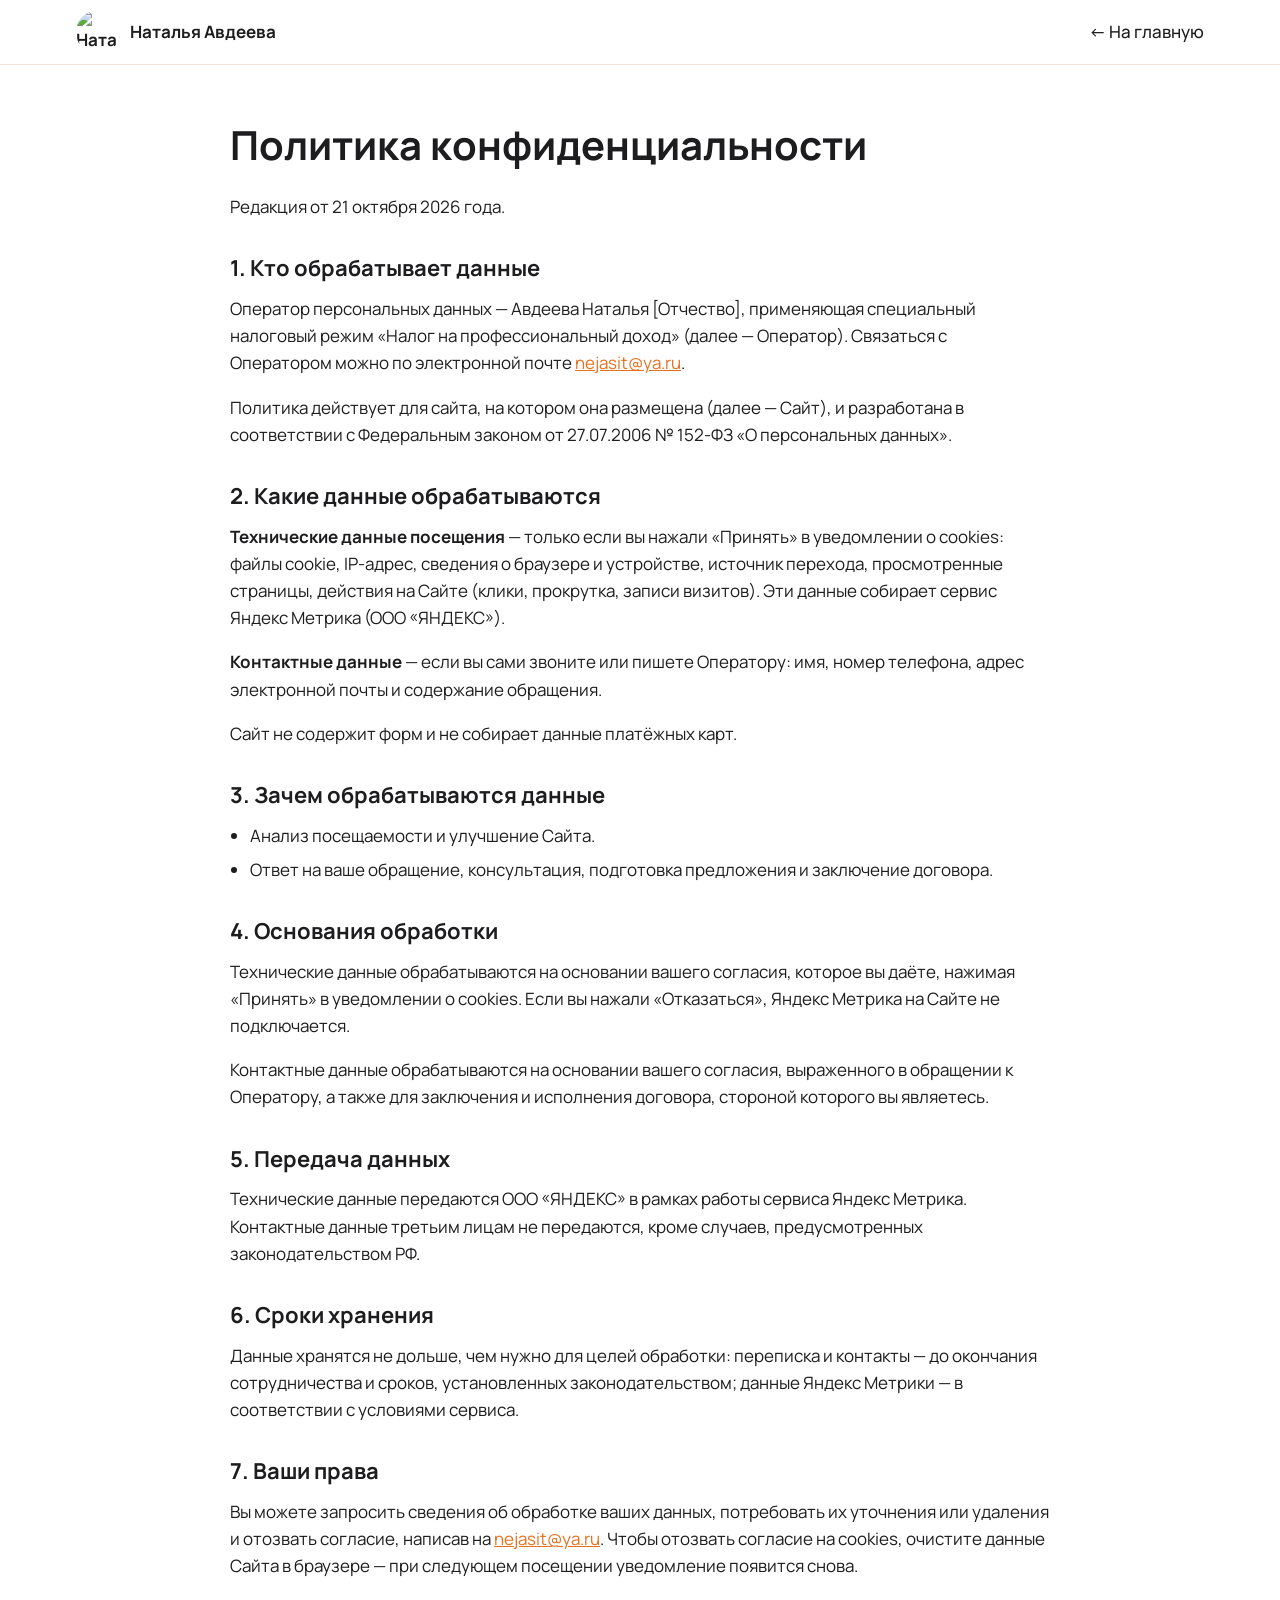
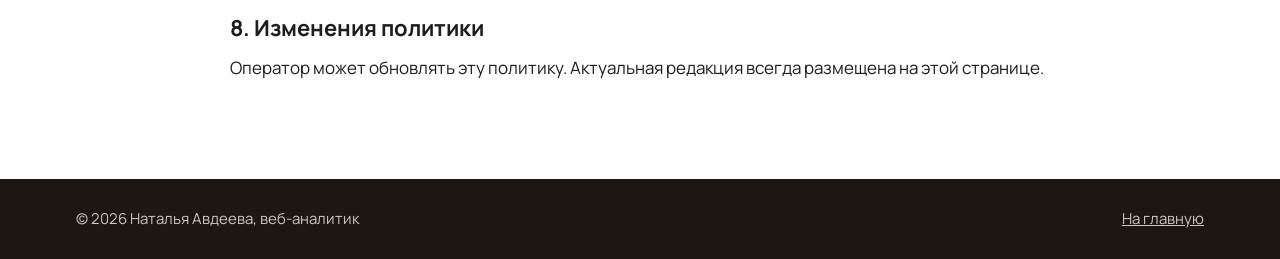
==== privacy.html @ 226944fb "Add files via upload" ====
<!doctype html>
<html lang="ru">
<head>
  <meta charset="utf-8">
  <meta name="viewport" content="width=device-width, initial-scale=1">
  <title>Политика конфиденциальности — Наталья Авдеева</title>
  <meta name="robots" content="noindex">
  <link rel="icon" href="images/logo.png">
  <link rel="preconnect" href="https://fonts.googleapis.com">
  <link rel="preconnect" href="https://fonts.gstatic.com" crossorigin>
  <link href="https://fonts.googleapis.com/css2?family=Manrope:wght@400;500;600;700;800&display=swap" rel="stylesheet">
  <link rel="stylesheet" href="css/style.css">
</head>
<body>

<header class="header">
  <div class="container header__inner">
    <a href="index.html" class="header__logo">
      <img src="images/logo.png" alt="Наталья Авдеева — веб-аналитик" width="44" height="44"
           onerror="this.onerror=null;this.src='https://static.tildacdn.pub/tild6133-3262-4234-a466-393237666136/image_1.png'">
      <span>Наталья Авдеева</span>
    </a>
    <nav class="header__nav header__nav--static">
      <a href="index.html">← На главную</a>
    </nav>
  </div>
</header>

<main class="container doc">
  <h1>Политика конфиденциальности</h1>
  <p>Редакция от 21 октября 2026 года.</p>

  <h2>1. Кто обрабатывает данные</h2>
  <p>Оператор персональных данных — Авдеева Наталья [Отчество], применяющая специальный налоговый режим «Налог на профессиональный доход» (далее — Оператор). Связаться с Оператором можно по электронной почте <a href="mailto:nejasit@ya.ru">nejasit@ya.ru</a>.</p>
  <p>Политика действует для сайта, на котором она размещена (далее — Сайт), и разработана в соответствии с Федеральным законом от 27.07.2006 № 152-ФЗ «О персональных данных».</p>

  <h2>2. Какие данные обрабатываются</h2>
  <p><strong>Технические данные посещения</strong> — только если вы нажали «Принять» в уведомлении о cookies: файлы cookie, IP-адрес, сведения о браузере и устройстве, источник перехода, просмотренные страницы, действия на Сайте (клики, прокрутка, записи визитов). Эти данные собирает сервис Яндекс Метрика (ООО «ЯНДЕКС»).</p>
  <p><strong>Контактные данные</strong> — если вы сами звоните или пишете Оператору: имя, номер телефона, адрес электронной почты и содержание обращения.</p>
  <p>Сайт не содержит форм и не собирает данные платёжных карт.</p>

  <h2>3. Зачем обрабатываются данные</h2>
  <ul class="list">
    <li>Анализ посещаемости и улучшение Сайта.</li>
    <li>Ответ на ваше обращение, консультация, подготовка предложения и заключение договора.</li>
  </ul>

  <h2>4. Основания обработки</h2>
  <p>Технические данные обрабатываются на основании вашего согласия, которое вы даёте, нажимая «Принять» в уведомлении о cookies. Если вы нажали «Отказаться», Яндекс Метрика на Сайте не подключается.</p>
  <p>Контактные данные обрабатываются на основании вашего согласия, выраженного в обращении к Оператору, а также для заключения и исполнения договора, стороной которого вы являетесь.</p>

  <h2>5. Передача данных</h2>
  <p>Технические данные передаются ООО «ЯНДЕКС» в рамках работы сервиса Яндекс Метрика. Контактные данные третьим лицам не передаются, кроме случаев, предусмотренных законодательством РФ.</p>

  <h2>6. Сроки хранения</h2>
  <p>Данные хранятся не дольше, чем нужно для целей обработки: переписка и контакты — до окончания сотрудничества и сроков, установленных законодательством; данные Яндекс Метрики — в соответствии с условиями сервиса.</p>

  <h2>7. Ваши права</h2>
  <p>Вы можете запросить сведения об обработке ваших данных, потребовать их уточнения или удаления и отозвать согласие, написав на <a href="mailto:nejasit@ya.ru">nejasit@ya.ru</a>. Чтобы отозвать согласие на cookies, очистите данные Сайта в браузере — при следующем посещении уведомление появится снова.</p>

  <h2>8. Изменения политики</h2>
  <p>Оператор может обновлять эту политику. Актуальная редакция всегда размещена на этой странице.</p>
</main>

<footer class="footer">
  <div class="container footer__inner">
    <span>© 2026 Наталья Авдеева, веб-аналитик</span>
    <a href="index.html">На главную</a>
  </div>
</footer>

</body>
</html>
---- css/style.css ----
:root {
  --accent: #fc8a3c;
  --accent-dark: #e8701f;
  --text: #1d1d1f;
  --muted: #5f6368;
  --bg: #ffffff;
  --tint: #fff6f0;
  --card: #ffffff;
  --line: #f0e3d8;
  --radius: 16px;
  --shadow: 0 8px 28px rgba(80, 40, 10, .08);
}

*, *::before, *::after { box-sizing: border-box; }

html { scroll-behavior: smooth; scroll-padding-top: 76px; }

body {
  margin: 0;
  font-family: "Manrope", system-ui, -apple-system, "Segoe UI", Roboto, Arial, sans-serif;
  font-size: 17px;
  line-height: 1.6;
  color: var(--text);
  background: var(--bg);
}

img { max-width: 100%; display: block; }
a { color: var(--accent-dark); }
h1, h2, h3 { line-height: 1.2; margin: 0 0 .6em; }
p { margin: 0 0 1em; }

.container { width: 100%; max-width: 1160px; margin: 0 auto; padding: 0 16px; }

/* Шапка */
.header {
  position: sticky; top: 0; z-index: 20;
  background: rgba(255, 255, 255, .95);
  backdrop-filter: blur(8px);
  border-bottom: 1px solid var(--line);
}
.header__inner { display: flex; align-items: center; justify-content: space-between; height: 64px; }
.header__logo { display: flex; align-items: center; gap: 10px; color: var(--text); text-decoration: none; font-weight: 700; }
.header__logo img { width: 44px; height: 44px; border-radius: 50%; object-fit: cover; }
.header__nav { display: flex; gap: 28px; }
.header__nav a { color: var(--text); text-decoration: none; font-weight: 500; }
.header__nav a:hover { color: var(--accent-dark); }
.header__burger { display: none; background: none; border: 0; padding: 8px; cursor: pointer; }
.header__burger span { display: block; width: 24px; height: 2px; margin: 5px 0; background: var(--text); }

/* Первый экран */
.hero {
  color: #fff;
  background:
    linear-gradient(120deg, rgba(20, 16, 14, .88), rgba(60, 30, 12, .78)),
    radial-gradient(circle at 80% 20%, #fc8a3c 0, transparent 55%),
    #1d1712;
  padding: 96px 0 104px;
  text-align: center;
}
.eyebrow { text-transform: uppercase; letter-spacing: .14em; font-size: 13px; font-weight: 700; opacity: .85; }
.hero h1 { font-size: clamp(32px, 5.5vw, 60px); font-weight: 800; max-width: 900px; margin: 0 auto .5em; }
.hero__lead { font-size: clamp(17px, 2vw, 20px); opacity: .9; margin-bottom: 2em; }
.hero__actions { display: flex; flex-wrap: wrap; gap: 12px; justify-content: center; }

/* Кнопки */
.btn {
  display: inline-block; padding: 14px 26px; border-radius: 10px;
  font: inherit; font-weight: 700; font-size: 16px; text-decoration: none; text-align: center;
  cursor: pointer; border: 2px solid transparent; transition: background .2s, color .2s;
}
.btn--primary { background: var(--accent); color: #fff; }
.btn--primary:hover { background: var(--accent-dark); }
.btn--ghost { border-color: rgba(255, 255, 255, .7); color: #fff; }
.btn--ghost:hover { background: rgba(255, 255, 255, .12); }
.btn--ghost-dark { border-color: #ccc; color: var(--text); background: #fff; }
.btn--sm { padding: 9px 18px; font-size: 15px; }

/* Секции */
.section { padding: 80px 0; }
.section--tint { background: var(--tint); }
.section__title { font-size: clamp(26px, 3.6vw, 40px); font-weight: 800; text-align: center; }
.section__title--left { text-align: left; }
.section__lead { text-align: center; color: var(--muted); max-width: 720px; margin: 0 auto 40px; }

.grid { display: grid; gap: 24px; margin-top: 32px; }
.grid--2 { grid-template-columns: repeat(2, 1fr); }
.grid--3 { grid-template-columns: repeat(3, 1fr); }

.card {
  background: var(--card); border-radius: var(--radius); padding: 28px;
  box-shadow: var(--shadow); display: flex; flex-direction: column;
}
.card h3 { font-size: 21px; }
.card p:last-of-type { flex-grow: 1; }
.card .btn { align-self: flex-start; margin-top: 8px; }
.card--flat { box-shadow: none; border: 1px solid var(--line); }
.card--flat p:last-of-type { flex-grow: 0; }
.card__meta { color: var(--accent-dark); font-weight: 700; font-size: 15px; }
.card__accent { font-weight: 600; }

.list { padding-left: 1.2em; margin: 0 0 1em; }
.list li { margin-bottom: .4em; }

.pain { background: #fff; border-radius: var(--radius); padding: 24px; border-left: 4px solid var(--accent); }
.pain h3 { font-size: 19px; }
.pain p { margin: 0; color: var(--muted); }

/* Обо мне */
.about { display: grid; grid-template-columns: 360px 1fr; gap: 48px; align-items: start; }
.about__photo { width: 100%; height: auto; aspect-ratio: 3 / 4; object-fit: cover; border-radius: var(--radius); }
.about__role { color: var(--muted); margin-top: -.4em; }

/* Инструменты */
.chips { list-style: none; padding: 0; margin: 32px 0 0; display: flex; flex-wrap: wrap; gap: 10px; justify-content: center; }
.chips li { background: #fff; border: 1px solid var(--line); border-radius: 999px; padding: 8px 16px; font-weight: 500; font-size: 15px; }

/* Кейсы */
.case__sphere { text-transform: uppercase; letter-spacing: .08em; font-size: 12px; font-weight: 700; color: var(--accent-dark); }
.case p { font-size: 15px; }

/* Публикации */
.pubs { display: grid; grid-template-columns: repeat(auto-fit, minmax(260px, 1fr)); gap: 16px; margin-top: 32px; }
.pub {
  display: flex; flex-direction: column; gap: 8px; padding: 22px; background: #fff;
  border-radius: var(--radius); text-decoration: none; color: var(--text); border: 1px solid var(--line);
  transition: border-color .2s, transform .2s;
}
.pub:hover { border-color: var(--accent); transform: translateY(-2px); }
.pub__src { font-size: 13px; color: var(--muted); font-weight: 600; }
.pub__title { font-weight: 700; }

/* Шаги */
.steps { list-style: none; counter-reset: step; padding: 0; margin: 32px 0 0; display: grid; grid-template-columns: repeat(4, 1fr); gap: 24px; }
.steps li { counter-increment: step; position: relative; padding-top: 56px; }
.steps li::before {
  content: counter(step); position: absolute; top: 0; left: 0;
  width: 40px; height: 40px; border-radius: 50%; background: var(--accent); color: #fff;
  display: grid; place-items: center; font-weight: 800;
}
.steps h3 { font-size: 19px; }
.steps p { color: var(--muted); font-size: 15px; }

/* Цены */
.price { background: #fff; border-radius: var(--radius); padding: 32px; box-shadow: var(--shadow); display: flex; flex-direction: column; position: relative; }
.price--hit { outline: 2px solid var(--accent); }
.price__badge {
  position: absolute; top: -14px; left: 32px; margin: 0;
  background: var(--accent); color: #fff; font-size: 13px; font-weight: 700; padding: 4px 12px; border-radius: 999px;
}
.price__name { font-weight: 700; font-size: 20px; margin-bottom: .2em; }
.price__value { font-size: 30px; font-weight: 800; color: var(--accent-dark); }
.price__value span { font-size: 16px; font-weight: 500; color: var(--muted); }
.price__label { font-weight: 700; margin: .4em 0 .3em; }
.price__quotes, .price__note { color: var(--muted); font-size: 15px; }
.price .btn { margin-top: auto; align-self: flex-start; }
.checks { list-style: none; padding: 0; margin: 0 0 1em; }
.checks li { padding-left: 26px; position: relative; margin-bottom: .35em; }
.checks li::before { content: "✓"; position: absolute; left: 0; color: var(--accent); font-weight: 800; }

/* Контакты */
.contacts { text-align: center; }
.contacts__list { display: flex; flex-wrap: wrap; justify-content: center; gap: 16px 40px; margin: 8px 0 20px; }
.contacts__item { font-size: clamp(22px, 3vw, 32px); font-weight: 800; color: var(--text); text-decoration: none; }
.contacts__item:hover { color: var(--accent-dark); }
.contacts__geo { color: var(--muted); }

/* Подвал */
.footer { background: #1d1712; color: #cfc6bf; padding: 28px 0; font-size: 15px; }
.footer__inner { display: flex; flex-wrap: wrap; gap: 12px; justify-content: space-between; }
.footer a { color: #cfc6bf; }

/* Cookie */
.cookie {
  position: fixed; left: 16px; right: 16px; bottom: 16px; z-index: 50;
  max-width: 720px; margin: 0 auto; background: #fff; border-radius: var(--radius);
  box-shadow: 0 12px 40px rgba(0, 0, 0, .18); padding: 18px 20px;
  display: flex; gap: 16px; align-items: center; font-size: 15px;
}
.cookie[hidden] { display: none; }
.cookie p { margin: 0; }
.cookie__actions { display: flex; gap: 8px; flex-shrink: 0; }

/* Страница политики */
.doc { padding: 56px 0 80px; max-width: 820px; }
.doc h1 { font-size: clamp(28px, 4vw, 40px); }
.doc h2 { font-size: 22px; margin-top: 1.6em; }

/* Адаптив */
@media (max-width: 960px) {
  .grid--3 { grid-template-columns: 1fr 1fr; }
  .steps { grid-template-columns: 1fr 1fr; }
  .about { grid-template-columns: 1fr; }
  .about__photo { max-width: 360px; }
}

@media (max-width: 720px) {
  body { font-size: 16px; }
  .section { padding: 56px 0; }
  .hero { padding: 64px 0 72px; }
  .grid--2, .grid--3, .steps { grid-template-columns: 1fr; }
  .header__burger { display: block; }
  .header__nav {
    display: none; position: absolute; top: 64px; left: 0; right: 0;
    flex-direction: column; gap: 0; background: #fff; border-bottom: 1px solid var(--line);
  }
  .header__nav.is-open { display: flex; }
  .header__nav--static { display: flex; position: static; border: 0; background: none; }
  .header__nav--static a { padding: 0; border: 0; }
  .header__nav a { padding: 14px 16px; border-top: 1px solid var(--line); }
  .cookie { flex-direction: column; align-items: stretch; }
  .hero__actions .btn { width: 100%; }
}
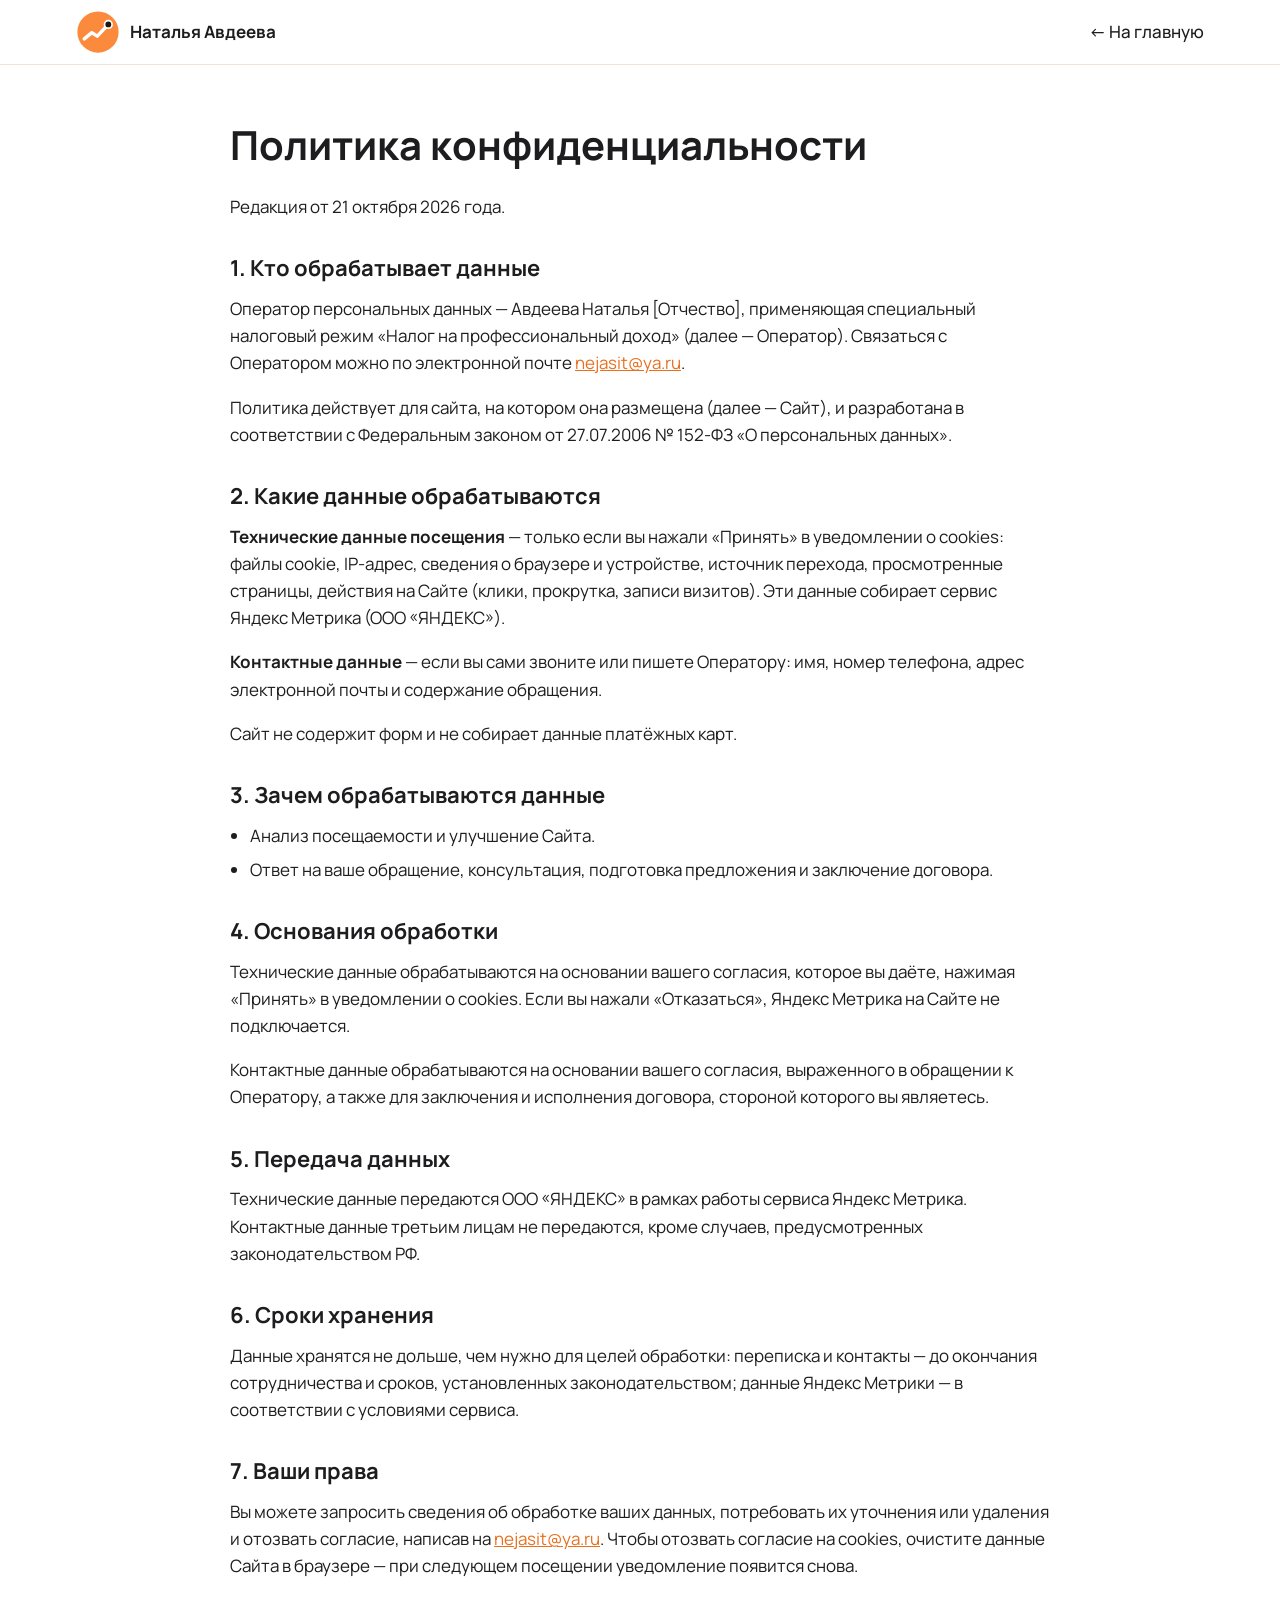
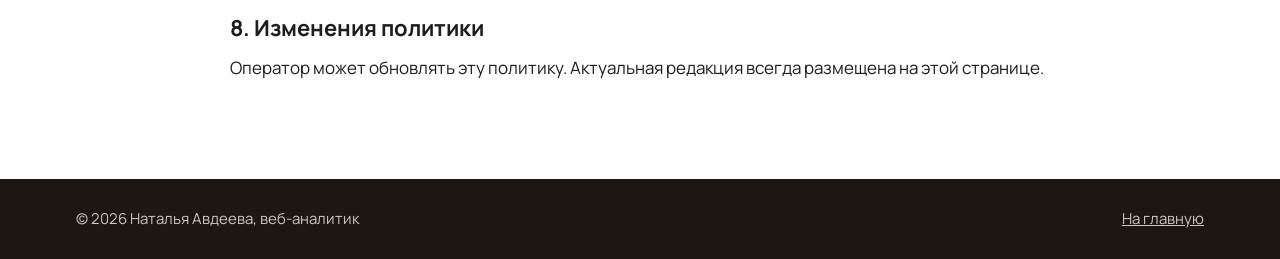
==== commit 35fb1bd9: "Add files via upload" ====
--- a/privacy.html
+++ b/privacy.html
@@ -5,7 +5,9 @@
   <meta name="viewport" content="width=device-width, initial-scale=1">
   <title>Политика конфиденциальности — Наталья Авдеева</title>
   <meta name="robots" content="noindex">
-  <link rel="icon" href="images/logo.png">
+  <link rel="icon" href="images/logo.svg" type="image/svg+xml">
+  <link rel="icon" href="images/favicon-32.png" sizes="32x32" type="image/png">
+  <link rel="apple-touch-icon" href="images/apple-touch-icon.png">
   <link rel="preconnect" href="https://fonts.googleapis.com">
   <link rel="preconnect" href="https://fonts.gstatic.com" crossorigin>
   <link href="https://fonts.googleapis.com/css2?family=Manrope:wght@400;500;600;700;800&display=swap" rel="stylesheet">
@@ -16,8 +18,7 @@
 <header class="header">
   <div class="container header__inner">
     <a href="index.html" class="header__logo">
-      <img src="images/logo.png" alt="Наталья Авдеева — веб-аналитик" width="44" height="44"
-           onerror="this.onerror=null;this.src='https://static.tildacdn.pub/tild6133-3262-4234-a466-393237666136/image_1.png'">
+      <img src="images/logo.svg" alt="Наталья Авдеева — веб-аналитик" width="44" height="44">
       <span>Наталья Авдеева</span>
     </a>
     <nav class="header__nav header__nav--static">
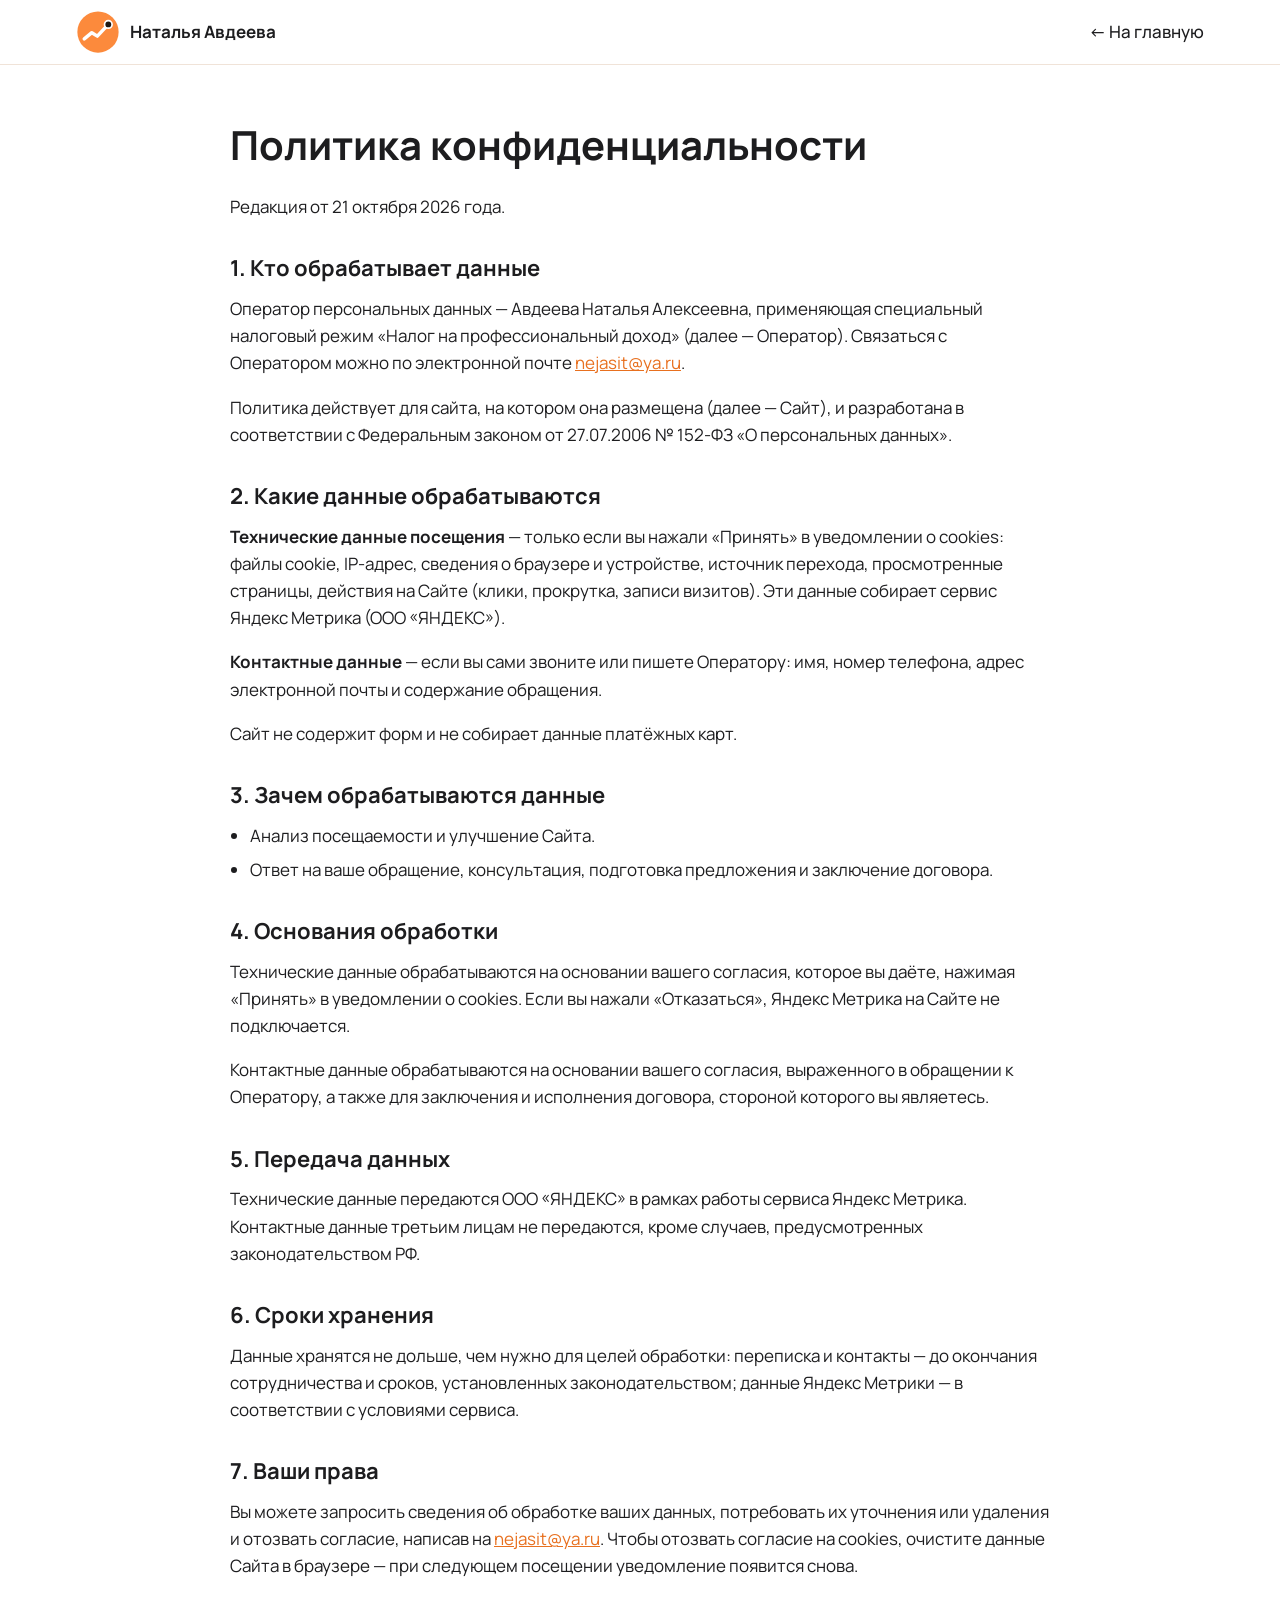
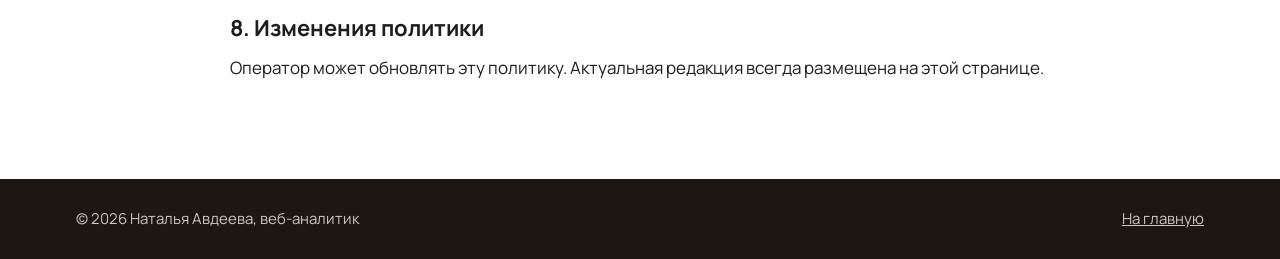
==== commit fda02397: "Update personal data operator's name in privacy policy" ====
--- a/privacy.html
+++ b/privacy.html
@@ -32,7 +32,7 @@
   <p>Редакция от 21 октября 2026 года.</p>
 
   <h2>1. Кто обрабатывает данные</h2>
-  <p>Оператор персональных данных — Авдеева Наталья [Отчество], применяющая специальный налоговый режим «Налог на профессиональный доход» (далее — Оператор). Связаться с Оператором можно по электронной почте <a href="mailto:nejasit@ya.ru">nejasit@ya.ru</a>.</p>
+  <p>Оператор персональных данных — Авдеева Наталья Алексеевна, применяющая специальный налоговый режим «Налог на профессиональный доход» (далее — Оператор). Связаться с Оператором можно по электронной почте <a href="mailto:nejasit@ya.ru">nejasit@ya.ru</a>.</p>
   <p>Политика действует для сайта, на котором она размещена (далее — Сайт), и разработана в соответствии с Федеральным законом от 27.07.2006 № 152-ФЗ «О персональных данных».</p>
 
   <h2>2. Какие данные обрабатываются</h2>
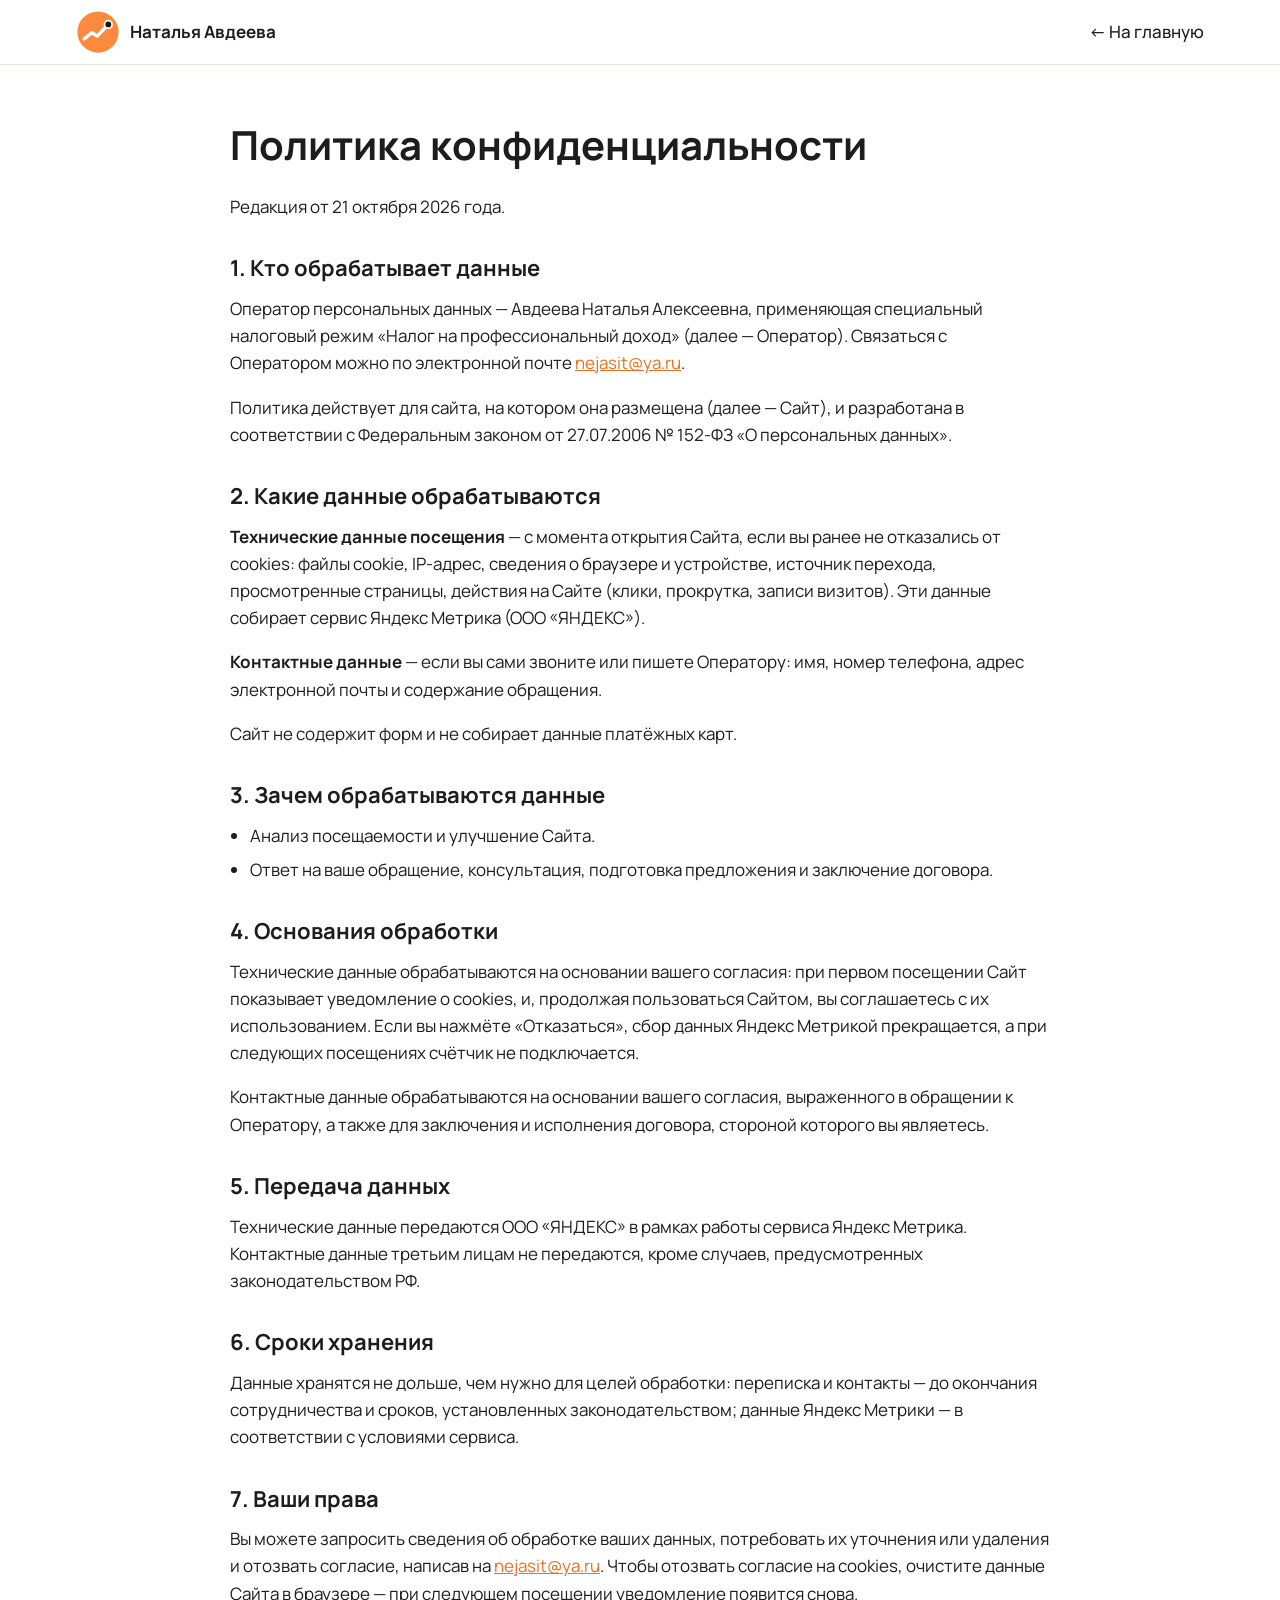
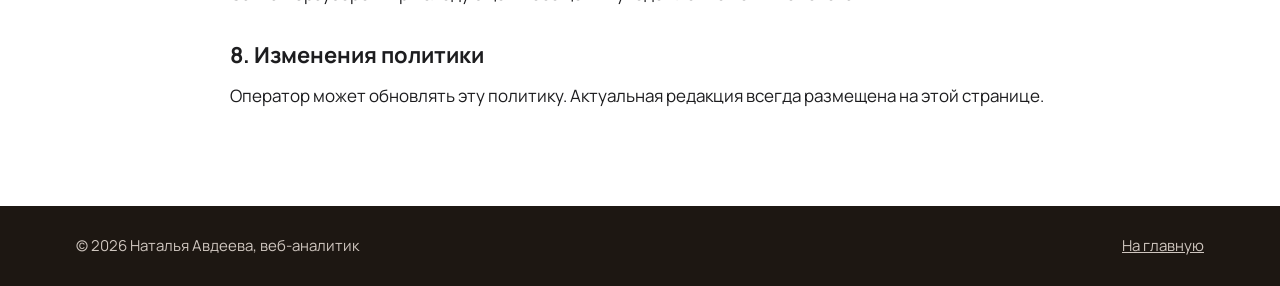
==== commit cd2405f7: "Update privacy policy regarding data processing consent" ====
--- a/privacy.html
+++ b/privacy.html
@@ -36,7 +36,7 @@
   <p>Политика действует для сайта, на котором она размещена (далее — Сайт), и разработана в соответствии с Федеральным законом от 27.07.2006 № 152-ФЗ «О персональных данных».</p>
 
   <h2>2. Какие данные обрабатываются</h2>
-  <p><strong>Технические данные посещения</strong> — только если вы нажали «Принять» в уведомлении о cookies: файлы cookie, IP-адрес, сведения о браузере и устройстве, источник перехода, просмотренные страницы, действия на Сайте (клики, прокрутка, записи визитов). Эти данные собирает сервис Яндекс Метрика (ООО «ЯНДЕКС»).</p>
+  <p><strong>Технические данные посещения</strong> — с момента открытия Сайта, если вы ранее не отказались от cookies: файлы cookie, IP-адрес, сведения о браузере и устройстве, источник перехода, просмотренные страницы, действия на Сайте (клики, прокрутка, записи визитов). Эти данные собирает сервис Яндекс Метрика (ООО «ЯНДЕКС»).</p>
   <p><strong>Контактные данные</strong> — если вы сами звоните или пишете Оператору: имя, номер телефона, адрес электронной почты и содержание обращения.</p>
   <p>Сайт не содержит форм и не собирает данные платёжных карт.</p>
 
@@ -47,7 +47,7 @@
   </ul>
 
   <h2>4. Основания обработки</h2>
-  <p>Технические данные обрабатываются на основании вашего согласия, которое вы даёте, нажимая «Принять» в уведомлении о cookies. Если вы нажали «Отказаться», Яндекс Метрика на Сайте не подключается.</p>
+  <p>Технические данные обрабатываются на основании вашего согласия: при первом посещении Сайт показывает уведомление о cookies, и, продолжая пользоваться Сайтом, вы соглашаетесь с их использованием. Если вы нажмёте «Отказаться», сбор данных Яндекс Метрикой прекращается, а при следующих посещениях счётчик не подключается.</p>
   <p>Контактные данные обрабатываются на основании вашего согласия, выраженного в обращении к Оператору, а также для заключения и исполнения договора, стороной которого вы являетесь.</p>
 
   <h2>5. Передача данных</h2>
